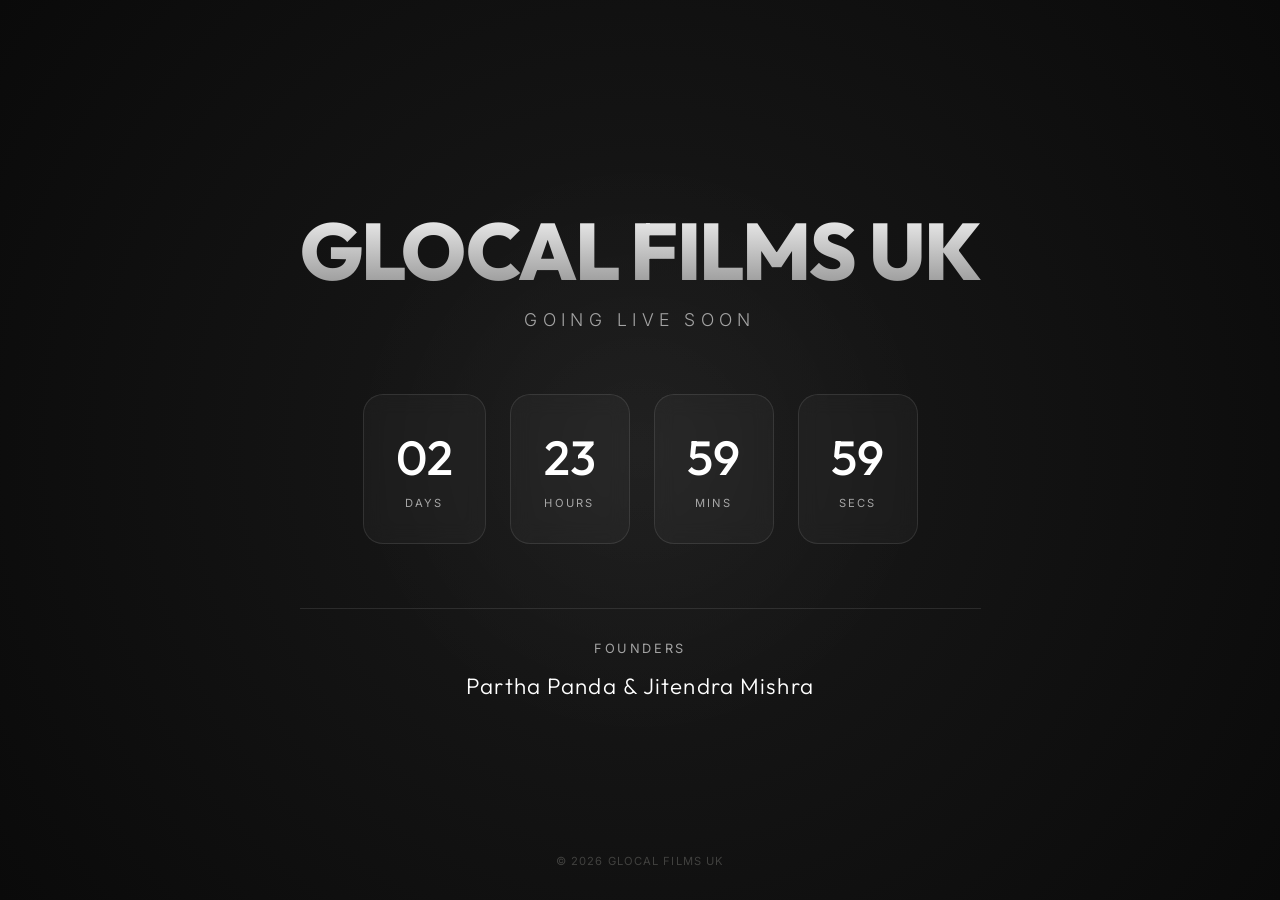
==== index.html @ 90965fa1 "Add landing page with 3-day countdown" ====
<!DOCTYPE html>
<html lang="en">
<head>
    <meta charset="UTF-8">
    <meta name="viewport" content="width=device-width, initial-scale=1.0">
    <title>Glocal Films UK | Coming Soon</title>
    <link rel="preconnect" href="https://fonts.googleapis.com">
    <link rel="preconnect" href="https://fonts.gstatic.com" crossorigin>
    <link href="https://fonts.googleapis.com/css2?family=Inter:wght@300;400;700&family=Outfit:wght@300;500;800&display=swap" rel="stylesheet">
    <style>
        :root {
            --bg-color: #0a0a0a;
            --text-primary: #ffffff;
            --text-secondary: rgba(255, 255, 255, 0.6);
            --accent: #f0f0f0;
            --glass-bg: rgba(255, 255, 255, 0.03);
            --glass-border: rgba(255, 255, 255, 0.1);
        }

        * {
            margin: 0;
            padding: 0;
            box-sizing: border-box;
        }

        body {
            background-color: var(--bg-color);
            color: var(--text-primary);
            font-family: 'Inter', sans-serif;
            height: 100vh;
            display: flex;
            flex-direction: column;
            justify-content: center;
            align-items: center;
            overflow: hidden;
            position: relative;
        }

        /* Ambient Background Background */
        .ambient-bg {
            position: absolute;
            top: 0;
            left: 0;
            width: 100%;
            height: 100%;
            z-index: -1;
            background: radial-gradient(circle at 50% 50%, #1a1a1a 0%, #0a0a0a 100%);
        }

        .glow {
            position: absolute;
            width: 600px;
            height: 600px;
            background: radial-gradient(circle, rgba(255,255,255,0.03) 0%, rgba(0,0,0,0) 70%);
            top: 50%;
            left: 50%;
            transform: translate(-50%, -50%);
            border-radius: 50%;
        }

        .container {
            text-align: center;
            z-index: 1;
            padding: 2rem;
            max-width: 800px;
        }

        h1 {
            font-family: 'Outfit', sans-serif;
            font-weight: 800;
            font-size: clamp(2.5rem, 8vw, 5rem);
            letter-spacing: -0.02em;
            margin-bottom: 0.5rem;
            background: linear-gradient(180deg, #fff 0%, #888 100%);
            -webkit-background-clip: text;
            -webkit-text-fill-color: transparent;
            text-transform: uppercase;
        }

        .tagline {
            font-size: 1.1rem;
            font-weight: 300;
            color: var(--text-secondary);
            margin-bottom: 4rem;
            letter-spacing: 0.3em;
            text-transform: uppercase;
        }

        .timer-container {
            display: flex;
            gap: 1.5rem;
            justify-content: center;
            margin-bottom: 4rem;
        }

        .timer-box {
            background: var(--glass-bg);
            border: 1px solid var(--glass-border);
            padding: 2rem;
            border-radius: 20px;
            min-width: 120px;
            backdrop-filter: blur(10px);
            transition: transform 0.3s ease, border-color 0.3s ease;
        }

        .timer-box:hover {
            transform: translateY(-5px);
            border-color: rgba(255, 255, 255, 0.2);
        }

        .timer-value {
            font-family: 'Outfit', sans-serif;
            font-size: 3rem;
            font-weight: 500;
            display: block;
            margin-bottom: 0.2rem;
        }

        .timer-label {
            font-size: 0.7rem;
            text-transform: uppercase;
            letter-spacing: 0.2em;
            color: var(--text-secondary);
        }

        .founders {
            margin-top: 2rem;
            border-top: 1px solid var(--glass-border);
            padding-top: 2rem;
        }

        .founders-title {
            font-size: 0.8rem;
            text-transform: uppercase;
            letter-spacing: 0.2em;
            color: var(--text-secondary);
            margin-bottom: 1rem;
        }

        .founders-names {
            font-family: 'Outfit', sans-serif;
            font-size: 1.4rem;
            font-weight: 300;
            letter-spacing: 0.05em;
        }

        .footer-note {
            position: absolute;
            bottom: 2rem;
            font-size: 0.7rem;
            color: rgba(255, 255, 244, 0.2);
            letter-spacing: 0.1em;
        }

        @media (max-width: 600px) {
            .timer-container {
                gap: 0.8rem;
            }
            .timer-box {
                min-width: 80px;
                padding: 1rem;
            }
            .timer-value {
                font-size: 1.8rem;
            }
        }
    </style>
</head>
<body>
    <div class="ambient-bg"></div>
    <div class="glow"></div>

    <div class="container">
        <h1>Glocal Films UK</h1>
        <p class="tagline">Going Live Soon</p>

        <div class="timer-container">
            <div class="timer-box">
                <span class="timer-value" id="days">00</span>
                <span class="timer-label">Days</span>
            </div>
            <div class="timer-box">
                <span class="timer-value" id="hours">00</span>
                <span class="timer-label">Hours</span>
            </div>
            <div class="timer-box">
                <span class="timer-value" id="minutes">00</span>
                <span class="timer-label">Mins</span>
            </div>
            <div class="timer-box">
                <span class="timer-value" id="seconds">00</span>
                <span class="timer-label">Secs</span>
            </div>
        </div>

        <div class="founders">
            <p class="founders-title">Founders</p>
            <p class="founders-names">Partha Panda & Jitendra Mishra</p>
        </div>
    </div>

    <p class="footer-note">&copy; 2026 GLOCAL FILMS UK</p>

    <script>
        // Set the countdown date to 3 days from now
        const countdownDate = new Date().getTime() + (3 * 24 * 60 * 60 * 1000);

        function updateTimer() {
            const now = new Date().getTime();
            const distance = countdownDate - now;

            const days = Math.floor(distance / (1000 * 60 * 60 * 24));
            const hours = Math.floor((distance % (1000 * 60 * 60 * 24)) / (1000 * 60 * 60));
            const minutes = Math.floor((distance % (1000 * 60 * 60)) / (1000 * 60));
            const seconds = Math.floor((distance % (1000 * 60)) / 1000);

            document.getElementById("days").innerText = days.toString().padStart(2, '0');
            document.getElementById("hours").innerText = hours.toString().padStart(2, '0');
            document.getElementById("minutes").innerText = minutes.toString().padStart(2, '0');
            document.getElementById("seconds").innerText = seconds.toString().padStart(2, '0');

            if (distance < 0) {
                clearInterval(timerInterval);
                document.querySelector(".container").innerHTML = "<h1>We Are Live</h1>";
            }
        }

        const timerInterval = setInterval(updateTimer, 1000);
        updateTimer(); // Initial call
    </script>
</body>
</html>
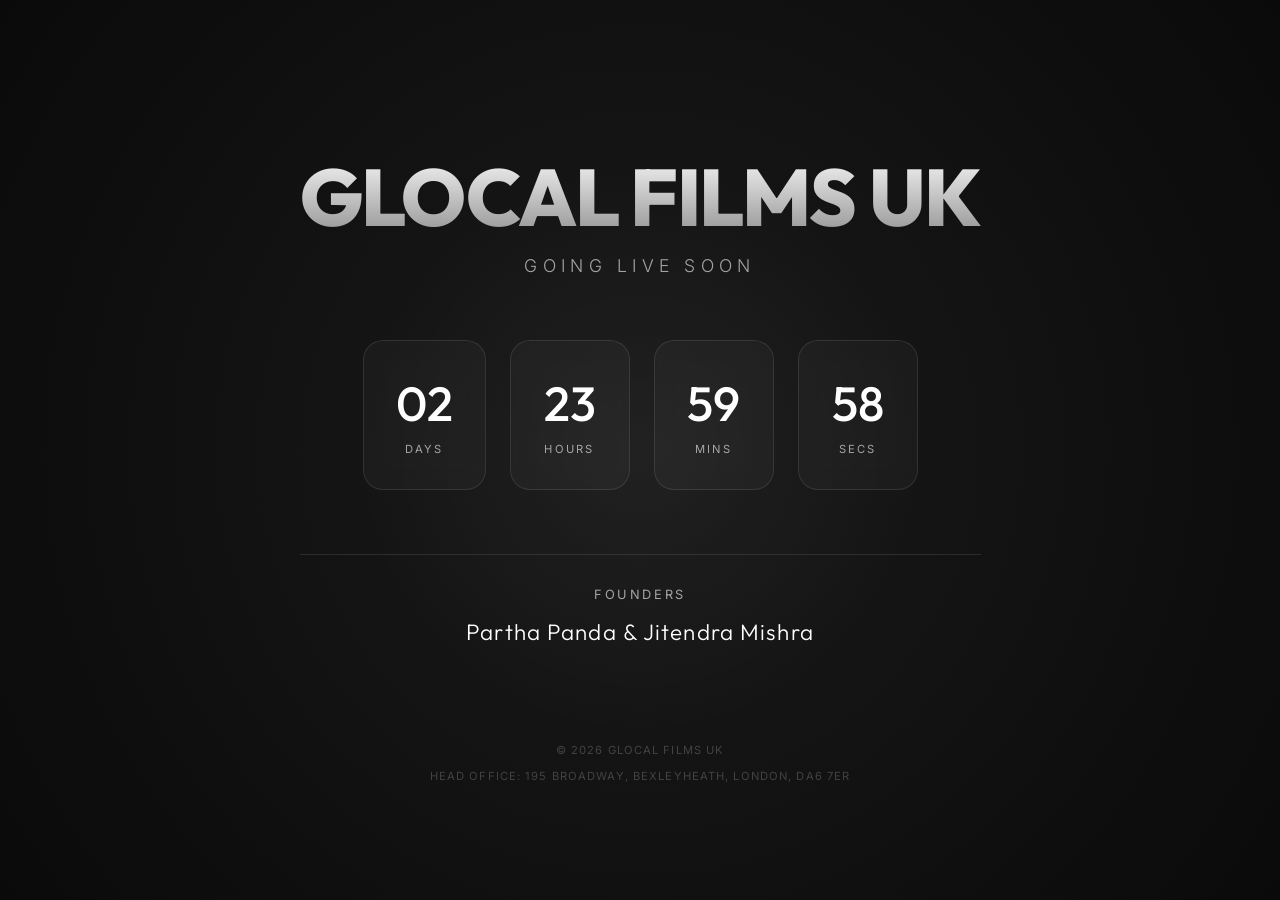
==== commit 790018e6: "Add head office address to footer" ====
--- a/index.html
+++ b/index.html
@@ -27,13 +27,14 @@
             background-color: var(--bg-color);
             color: var(--text-primary);
             font-family: 'Inter', sans-serif;
-            height: 100vh;
+            min-height: 100vh;
             display: flex;
             flex-direction: column;
             justify-content: center;
             align-items: center;
-            overflow: hidden;
+            overflow-x: hidden;
             position: relative;
+            padding: 2rem 0;
         }
 
         /* Ambient Background Background */
@@ -145,11 +146,18 @@
         }
 
         .footer-note {
-            position: absolute;
-            bottom: 2rem;
+            margin-top: 4rem;
+            text-align: center;
             font-size: 0.7rem;
-            color: rgba(255, 255, 244, 0.2);
+            color: rgba(255, 255, 255, 0.2);
             letter-spacing: 0.1em;
+            line-height: 1.6;
+        }
+
+        .address {
+            display: block;
+            margin-top: 0.5rem;
+            text-transform: uppercase;
         }
 
         @media (max-width: 600px) {
@@ -199,7 +207,10 @@
         </div>
     </div>
 
-    <p class="footer-note">&copy; 2026 GLOCAL FILMS UK</p>
+    <div class="footer-note">
+        <p>&copy; 2026 GLOCAL FILMS UK</p>
+        <p class="address">Head Office: 195 Broadway, Bexleyheath, London, DA6 7ER</p>
+    </div>
 
     <script>
         // Set the countdown date to 3 days from now
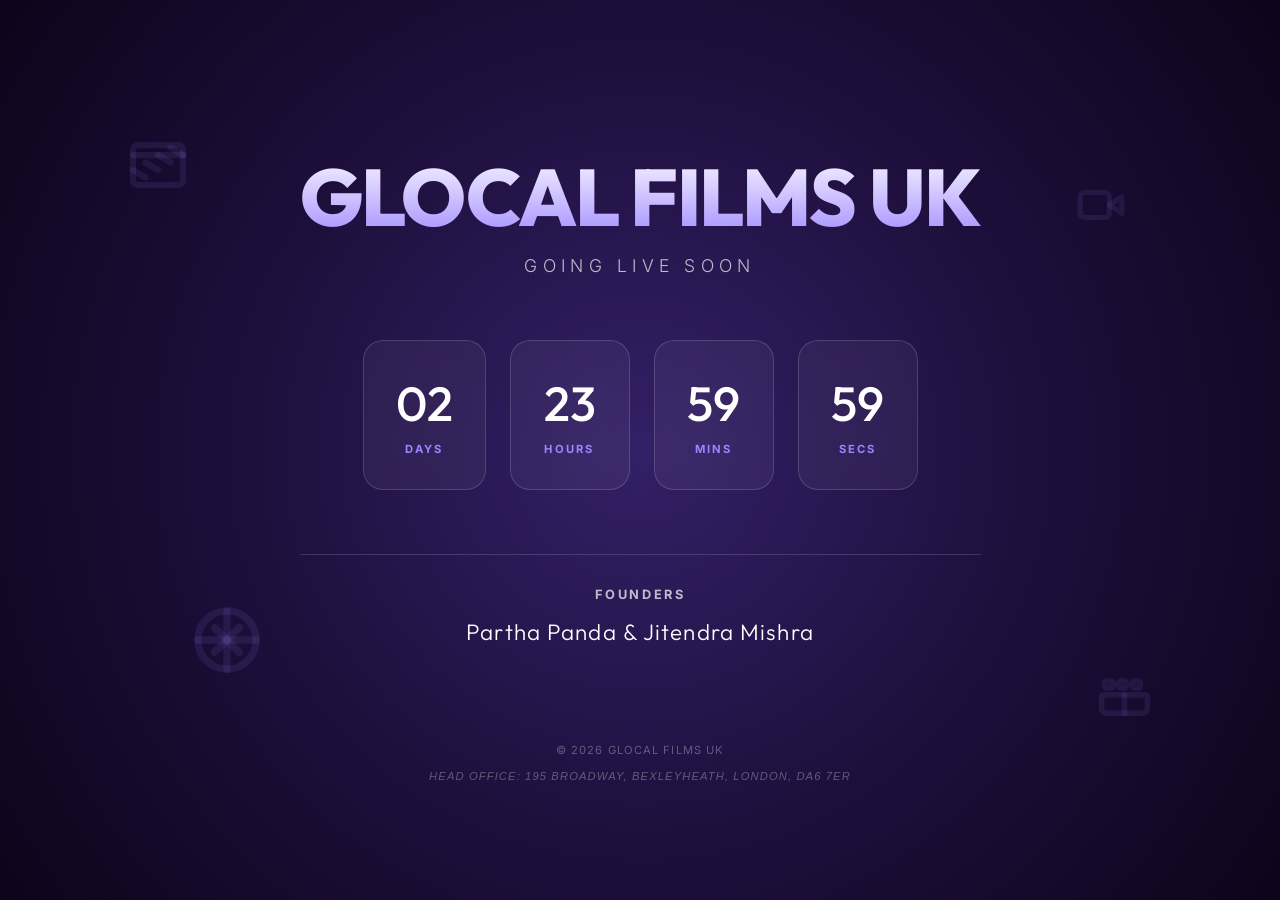
==== commit 67926232: "css-creation" ====
--- a/index.html
+++ b/index.html
@@ -3,186 +3,38 @@
 <head>
     <meta charset="UTF-8">
     <meta name="viewport" content="width=device-width, initial-scale=1.0">
-    <title>Glocal Films UK | Coming Soon</title>
+    <title>Glocal Films UK | Cinematic Excellence</title>
+    
+    <!-- Meta Tags -->
+    <meta name="description" content="Glocal Films UK - Cinematic storytellers bringing global quality to local stories. Founded by Partha Panda & Jitendra Mishra.">
+    
+    <!-- Fonts -->
     <link rel="preconnect" href="https://fonts.googleapis.com">
     <link rel="preconnect" href="https://fonts.gstatic.com" crossorigin>
     <link href="https://fonts.googleapis.com/css2?family=Inter:wght@300;400;700&family=Outfit:wght@300;500;800&display=swap" rel="stylesheet">
-    <style>
-        :root {
-            --bg-color: #0a0a0a;
-            --text-primary: #ffffff;
-            --text-secondary: rgba(255, 255, 255, 0.6);
-            --accent: #f0f0f0;
-            --glass-bg: rgba(255, 255, 255, 0.03);
-            --glass-border: rgba(255, 255, 255, 0.1);
-        }
-
-        * {
-            margin: 0;
-            padding: 0;
-            box-sizing: border-box;
-        }
-
-        body {
-            background-color: var(--bg-color);
-            color: var(--text-primary);
-            font-family: 'Inter', sans-serif;
-            min-height: 100vh;
-            display: flex;
-            flex-direction: column;
-            justify-content: center;
-            align-items: center;
-            overflow-x: hidden;
-            position: relative;
-            padding: 2rem 0;
-        }
-
-        /* Ambient Background Background */
-        .ambient-bg {
-            position: absolute;
-            top: 0;
-            left: 0;
-            width: 100%;
-            height: 100%;
-            z-index: -1;
-            background: radial-gradient(circle at 50% 50%, #1a1a1a 0%, #0a0a0a 100%);
-        }
-
-        .glow {
-            position: absolute;
-            width: 600px;
-            height: 600px;
-            background: radial-gradient(circle, rgba(255,255,255,0.03) 0%, rgba(0,0,0,0) 70%);
-            top: 50%;
-            left: 50%;
-            transform: translate(-50%, -50%);
-            border-radius: 50%;
-        }
-
-        .container {
-            text-align: center;
-            z-index: 1;
-            padding: 2rem;
-            max-width: 800px;
-        }
-
-        h1 {
-            font-family: 'Outfit', sans-serif;
-            font-weight: 800;
-            font-size: clamp(2.5rem, 8vw, 5rem);
-            letter-spacing: -0.02em;
-            margin-bottom: 0.5rem;
-            background: linear-gradient(180deg, #fff 0%, #888 100%);
-            -webkit-background-clip: text;
-            -webkit-text-fill-color: transparent;
-            text-transform: uppercase;
-        }
-
-        .tagline {
-            font-size: 1.1rem;
-            font-weight: 300;
-            color: var(--text-secondary);
-            margin-bottom: 4rem;
-            letter-spacing: 0.3em;
-            text-transform: uppercase;
-        }
-
-        .timer-container {
-            display: flex;
-            gap: 1.5rem;
-            justify-content: center;
-            margin-bottom: 4rem;
-        }
-
-        .timer-box {
-            background: var(--glass-bg);
-            border: 1px solid var(--glass-border);
-            padding: 2rem;
-            border-radius: 20px;
-            min-width: 120px;
-            backdrop-filter: blur(10px);
-            transition: transform 0.3s ease, border-color 0.3s ease;
-        }
-
-        .timer-box:hover {
-            transform: translateY(-5px);
-            border-color: rgba(255, 255, 255, 0.2);
-        }
-
-        .timer-value {
-            font-family: 'Outfit', sans-serif;
-            font-size: 3rem;
-            font-weight: 500;
-            display: block;
-            margin-bottom: 0.2rem;
-        }
-
-        .timer-label {
-            font-size: 0.7rem;
-            text-transform: uppercase;
-            letter-spacing: 0.2em;
-            color: var(--text-secondary);
-        }
-
-        .founders {
-            margin-top: 2rem;
-            border-top: 1px solid var(--glass-border);
-            padding-top: 2rem;
-        }
-
-        .founders-title {
-            font-size: 0.8rem;
-            text-transform: uppercase;
-            letter-spacing: 0.2em;
-            color: var(--text-secondary);
-            margin-bottom: 1rem;
-        }
-
-        .founders-names {
-            font-family: 'Outfit', sans-serif;
-            font-size: 1.4rem;
-            font-weight: 300;
-            letter-spacing: 0.05em;
-        }
-
-        .footer-note {
-            margin-top: 4rem;
-            text-align: center;
-            font-size: 0.7rem;
-            color: rgba(255, 255, 255, 0.2);
-            letter-spacing: 0.1em;
-            line-height: 1.6;
-        }
-
-        .address {
-            display: block;
-            margin-top: 0.5rem;
-            text-transform: uppercase;
-        }
-
-        @media (max-width: 600px) {
-            .timer-container {
-                gap: 0.8rem;
-            }
-            .timer-box {
-                min-width: 80px;
-                padding: 1rem;
-            }
-            .timer-value {
-                font-size: 1.8rem;
-            }
-        }
-    </style>
+    
+    <!-- Global Styles -->
+    <link rel="stylesheet" href="style.css">
 </head>
 <body>
-    <div class="ambient-bg"></div>
-    <div class="glow"></div>
+    <!-- Background Elements -->
+    <div class="ambient-glow"></div>
+    
+    <!-- Floating Movie Icons -->
+    <svg class="floating-icon icon-1" width="60" height="60" viewBox="0 0 24 24" fill="none" stroke="currentColor" stroke-linecap="round" stroke-linejoin="round"><rect x="2" y="4" width="20" height="16" rx="2"/><path d="m22 8-5-3"/><path d="m17 11-5-3"/><path d="m12 14-5-3"/><path d="m7 17-5-3"/><path d="M2 8h20"/></svg>
+    <svg class="floating-icon icon-2" width="50" height="50" viewBox="0 0 24 24" fill="none" stroke="currentColor" stroke-linecap="round" stroke-linejoin="round"><path d="m22 8-6 4 6 4V8Z"/><rect x="2" y="6" width="14" height="12" rx="2"/></svg>
+    <svg class="floating-icon icon-3" width="70" height="70" viewBox="0 0 24 24" fill="none" stroke="currentColor" stroke-linecap="round" stroke-linejoin="round"><circle cx="12" cy="12" r="10"/><path d="M12 2v20"/><path d="M2 12h20"/><path d="m16.24 7.76-8.48 8.48"/><path d="m16.24 16.24-8.48-8.48"/></svg>
+    <svg class="floating-icon icon-4" width="55" height="55" viewBox="0 0 24 24" fill="none" stroke="currentColor" stroke-linecap="round" stroke-linejoin="round"><path d="M18 10h-1.55a1 1 0 0 1-1-1V8a1 1 0 0 1 1-1H18a1 1 0 0 1 1 1v1a1 1 0 0 1-1 1Z"/><path d="M12 10h-1.55a1 1 0 0 1-1-1V8a1 1 0 0 1 1-1H12a1 1 0 0 1 1 1v1a1 1 0 0 1-1 1Z"/><path d="M6 10H4.45a1 1 0 0 1-1-1V8a1 1 0 0 1 1-1H6a1 1 0 0 1 1 1v1a1 1 0 0 1-1 1Z"/><path d="M3 13h18c.5 0 1 .5 1 1v5c0 1-1 2-2 2H4c-1 0-2-1-2-2v-5c0-.5.5-1 1-1Z"/><path d="M12 13v8"/></svg>
 
-    <div class="container">
-        <h1>Glocal Films UK</h1>
-        <p class="tagline">Going Live Soon</p>
+    <!-- Main Content Container -->
+    <main class="container">
+        <header>
+            <h1>Glocal Films UK</h1>
+            <p class="tagline">Going Live Soon</p>
+        </header>
 
-        <div class="timer-container">
+        <!-- Countdown Component -->
+        <section class="timer-container">
             <div class="timer-box">
                 <span class="timer-value" id="days">00</span>
                 <span class="timer-label">Days</span>
@@ -199,36 +51,38 @@
                 <span class="timer-value" id="seconds">00</span>
                 <span class="timer-label">Secs</span>
             </div>
-        </div>
+        </section>
 
-        <div class="founders">
-            <p class="founders-title">Founders</p>
+        <!-- Dynamic Content Area -->
+        <section class="section-divider">
+            <h2 class="founders-title">Founders</h2>
             <p class="founders-names">Partha Panda & Jitendra Mishra</p>
-        </div>
-    </div>
+        </section>
+    </main>
 
-    <div class="footer-note">
+    <!-- Global Footer -->
+    <footer class="footer">
         <p>&copy; 2026 GLOCAL FILMS UK</p>
-        <p class="address">Head Office: 195 Broadway, Bexleyheath, London, DA6 7ER</p>
-    </div>
+        <address class="address">Head Office: 195 Broadway, Bexleyheath, London, DA6 7ER</address>
+    </footer>
 
+    <!-- Scripts -->
     <script>
-        // Set the countdown date to 3 days from now
         const countdownDate = new Date().getTime() + (3 * 24 * 60 * 60 * 1000);
 
         function updateTimer() {
             const now = new Date().getTime();
             const distance = countdownDate - now;
 
-            const days = Math.floor(distance / (1000 * 60 * 60 * 24));
-            const hours = Math.floor((distance % (1000 * 60 * 60 * 24)) / (1000 * 60 * 60));
-            const minutes = Math.floor((distance % (1000 * 60 * 60)) / (1000 * 60));
-            const seconds = Math.floor((distance % (1000 * 60)) / 1000);
+            const d = Math.floor(distance / (1000 * 60 * 60 * 24));
+            const h = Math.floor((distance % (1000 * 60 * 60 * 24)) / (1000 * 60 * 60));
+            const m = Math.floor((distance % (1000 * 60 * 60)) / (1000 * 60));
+            const s = Math.floor((distance % (1000 * 60)) / 1000);
 
-            document.getElementById("days").innerText = days.toString().padStart(2, '0');
-            document.getElementById("hours").innerText = hours.toString().padStart(2, '0');
-            document.getElementById("minutes").innerText = minutes.toString().padStart(2, '0');
-            document.getElementById("seconds").innerText = seconds.toString().padStart(2, '0');
+            document.getElementById("days").innerText = d.toString().padStart(2, '0');
+            document.getElementById("hours").innerText = h.toString().padStart(2, '0');
+            document.getElementById("minutes").innerText = m.toString().padStart(2, '0');
+            document.getElementById("seconds").innerText = s.toString().padStart(2, '0');
 
             if (distance < 0) {
                 clearInterval(timerInterval);
@@ -237,7 +91,7 @@
         }
 
         const timerInterval = setInterval(updateTimer, 1000);
-        updateTimer(); // Initial call
+        updateTimer();
     </script>
 </body>
 </html>
--- a/style.css
+++ b/style.css
@@ -0,0 +1,191 @@
+:root {
+    --bg-color: #1a0b36; /* Royal Purple-Blue Dark Base */
+    --bg-gradient: radial-gradient(circle at 50% 50%, #2e1a5e 0%, #0d041a 100%);
+    --text-primary: #ffffff;
+    --text-secondary: rgba(255, 255, 255, 0.7);
+    --accent: #9d85ff; /* Royal Lavender Accent */
+    --glass-bg: rgba(255, 255, 255, 0.05);
+    --glass-border: rgba(255, 255, 255, 0.15);
+    --transition-smooth: all 0.3s cubic-bezier(0.4, 0, 0.2, 1);
+}
+
+* {
+    margin: 0;
+    padding: 0;
+    box-sizing: border-box;
+}
+
+body {
+    background-color: var(--bg-color);
+    background: var(--bg-gradient);
+    color: var(--text-primary);
+    font-family: 'Inter', sans-serif;
+    min-height: 100vh;
+    display: flex;
+    flex-direction: column;
+    justify-content: center;
+    align-items: center;
+    overflow-x: hidden;
+    position: relative;
+    padding: 2rem 0;
+}
+
+/* --- Global Background Elements --- */
+.ambient-glow {
+    position: absolute;
+    width: 800px;
+    height: 800px;
+    background: radial-gradient(circle, rgba(157, 133, 255, 0.05) 0%, rgba(0,0,0,0) 70%);
+    top: 50%;
+    left: 50%;
+    transform: translate(-50%, -50%);
+    border-radius: 50%;
+    pointer-events: none;
+    z-index: -1;
+}
+
+.floating-icon {
+    position: absolute;
+    z-index: 0;
+    color: rgba(157, 133, 255, 0.1);
+    pointer-events: none;
+    stroke-width: 2.5;
+}
+
+@keyframes float {
+    0% { transform: translateY(0px) rotate(0deg); }
+    50% { transform: translateY(-20px) rotate(5deg); }
+    100% { transform: translateY(0px) rotate(0deg); }
+}
+
+.icon-1 { top: 15%; left: 10%; animation: float 6s ease-in-out infinite; }
+.icon-2 { top: 20%; right: 12%; animation: float 8s ease-in-out infinite reverse; }
+.icon-3 { bottom: 25%; left: 15%; animation: float 7s ease-in-out infinite 1s; }
+.icon-4 { bottom: 20%; right: 10%; animation: float 9s ease-in-out infinite 0.5s; }
+
+/* --- Layout Components --- */
+.container {
+    text-align: center;
+    z-index: 1;
+    padding: 2rem;
+    max-width: 800px;
+}
+
+h1 {
+    font-family: 'Outfit', sans-serif;
+    font-weight: 800;
+    font-size: clamp(2.5rem, 8vw, 5rem);
+    letter-spacing: -0.02em;
+    margin-bottom: 0.5rem;
+    background: linear-gradient(180deg, #fff 0%, var(--accent) 100%);
+    -webkit-background-clip: text;
+    background-clip: text;
+    -webkit-text-fill-color: transparent;
+    text-transform: uppercase;
+}
+
+.tagline {
+    font-size: 1.1rem;
+    font-weight: 300;
+    color: var(--text-secondary);
+    margin-bottom: 4rem;
+    letter-spacing: 0.3em;
+    text-transform: uppercase;
+}
+
+/* --- Timer Component --- */
+.timer-container {
+    display: flex;
+    gap: 1.5rem;
+    justify-content: center;
+    margin-bottom: 4rem;
+}
+
+.timer-box {
+    background: var(--glass-bg);
+    border: 1px solid var(--glass-border);
+    padding: 2rem;
+    border-radius: 20px;
+    min-width: 120px;
+    backdrop-filter: blur(10px);
+    transition: var(--transition-smooth);
+}
+
+.timer-box:hover {
+    transform: translateY(-5px);
+    border-color: var(--accent);
+    box-shadow: 0 10px 30px rgba(0,0,0,0.3);
+}
+
+.timer-value {
+    font-family: 'Outfit', sans-serif;
+    font-size: 3rem;
+    font-weight: 500;
+    display: block;
+    margin-bottom: 0.2rem;
+    color: #fff;
+}
+
+.timer-label {
+    font-size: 0.7rem;
+    text-transform: uppercase;
+    letter-spacing: 0.2em;
+    color: var(--accent);
+    font-weight: 700;
+}
+
+/* --- Content Sections --- */
+.section-divider {
+    margin-top: 2rem;
+    border-top: 1px solid var(--glass-border);
+    padding-top: 2rem;
+    width: 100%;
+}
+
+.founders-title {
+    font-size: 0.8rem;
+    text-transform: uppercase;
+    letter-spacing: 0.2em;
+    color: var(--text-secondary);
+    margin-bottom: 1rem;
+}
+
+.founders-names {
+    font-family: 'Outfit', sans-serif;
+    font-size: 1.4rem;
+    font-weight: 300;
+    letter-spacing: 0.05em;
+}
+
+/* --- Footer --- */
+.footer {
+    margin-top: 4rem;
+    text-align: center;
+    font-size: 0.7rem;
+    color: rgba(255, 255, 255, 0.3);
+    letter-spacing: 0.1em;
+    line-height: 1.6;
+    z-index: 1;
+}
+
+.address {
+    display: block;
+    margin-top: 0.5rem;
+    text-transform: uppercase;
+}
+
+/* --- Responsive --- */
+@media (max-width: 600px) {
+    .timer-container {
+        gap: 0.8rem;
+        flex-wrap: wrap;
+    }
+    .timer-box {
+        min-width: 80px;
+        padding: 1.2rem;
+    }
+    .timer-value {
+        font-size: 1.8rem;
+    }
+    .floating-icon { display: none; }
+}
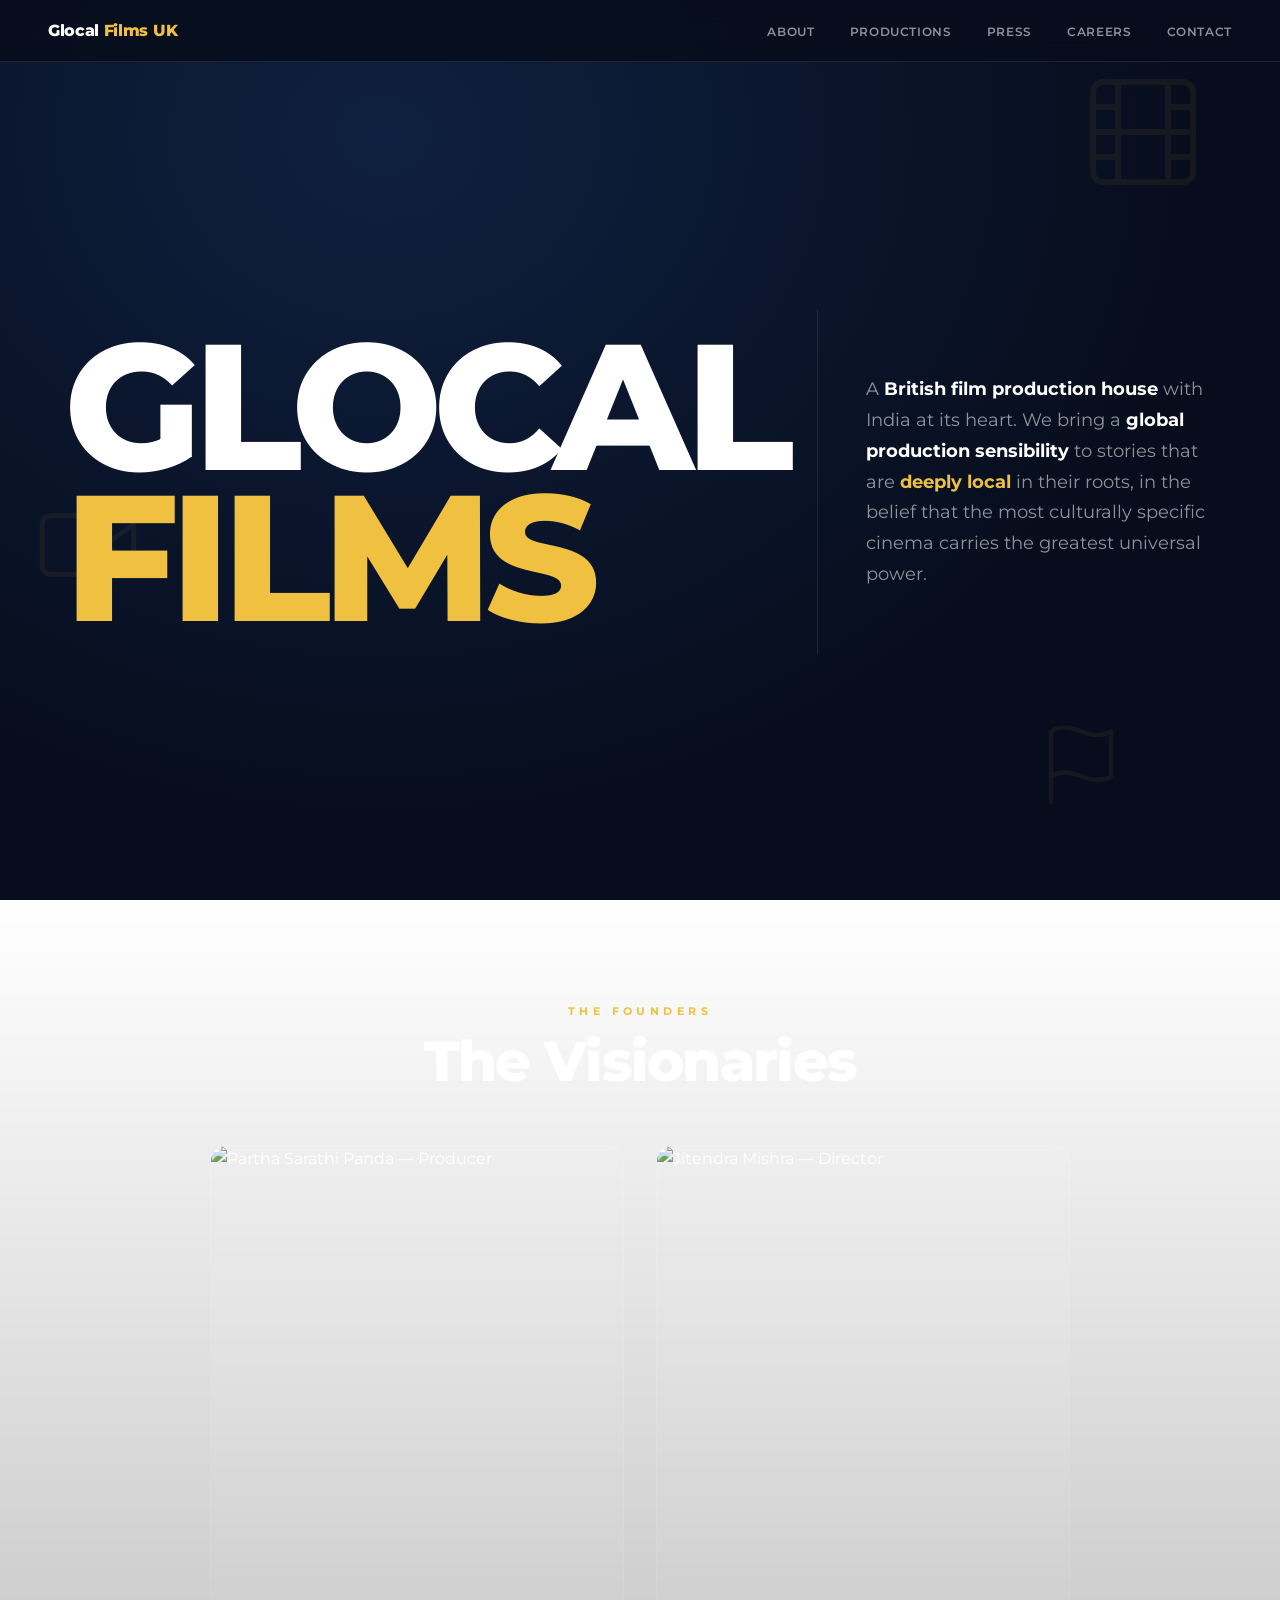
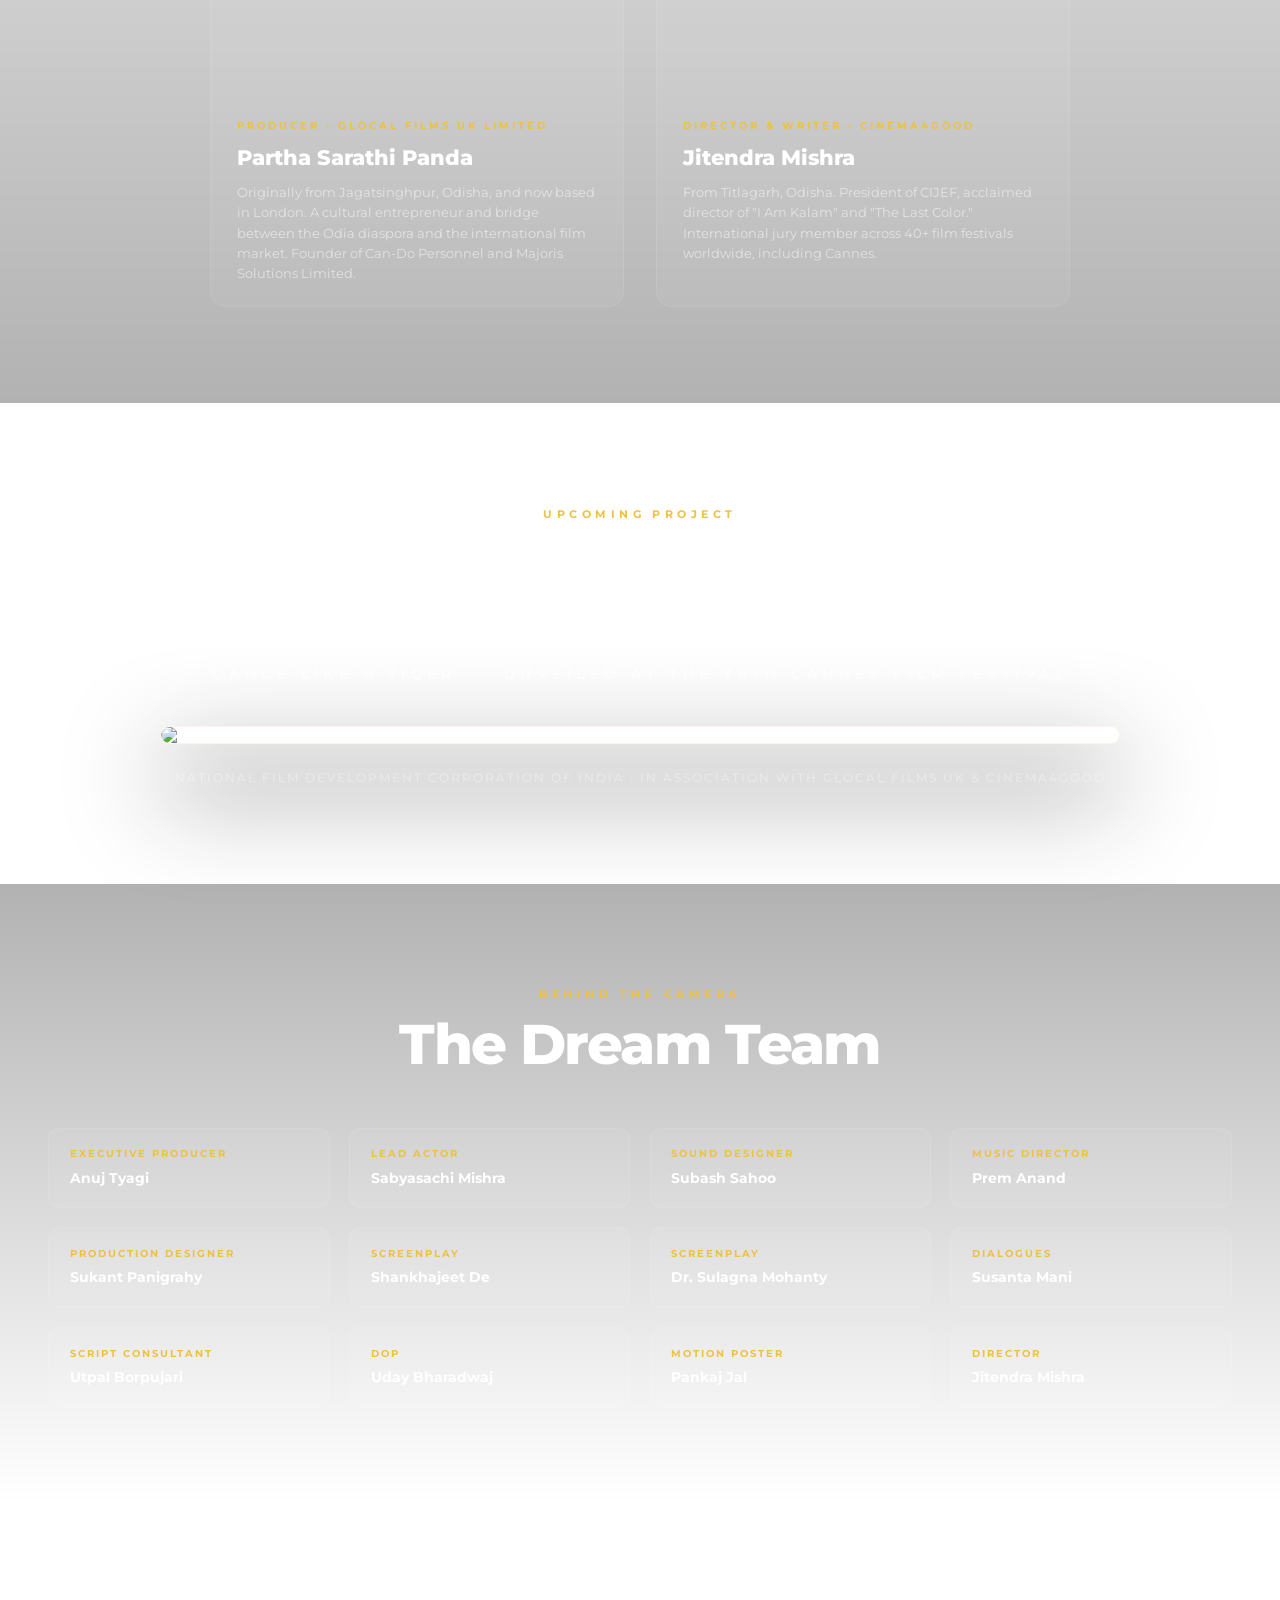
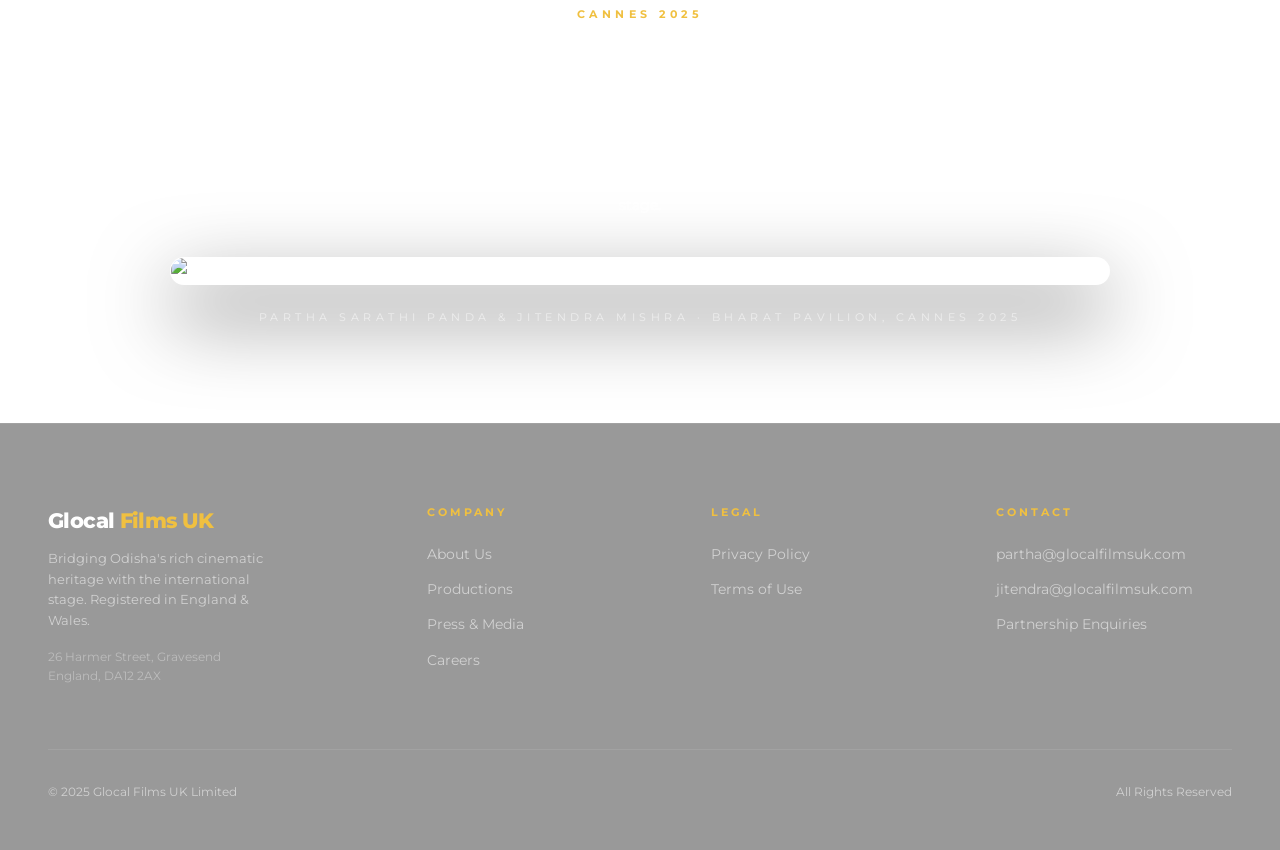
==== commit 1648c1f3: "Full site redesign: deep blue-black theme, split hero, 6 content pages, responsive layout" ====
--- a/index.html
+++ b/index.html
@@ -3,95 +3,255 @@
 <head>
     <meta charset="UTF-8">
     <meta name="viewport" content="width=device-width, initial-scale=1.0">
-    <title>Glocal Films UK | Cinematic Excellence</title>
-    
-    <!-- Meta Tags -->
-    <meta name="description" content="Glocal Films UK - Cinematic storytellers bringing global quality to local stories. Founded by Partha Panda & Jitendra Mishra.">
-    
-    <!-- Fonts -->
+    <title>Glocal Films UK | Bridging Regional Cinema to the World</title>
+    <meta name="description" content="Glocal Films UK is a British film production company bringing regional Indian narratives to global audiences through international production standards.">
     <link rel="preconnect" href="https://fonts.googleapis.com">
     <link rel="preconnect" href="https://fonts.gstatic.com" crossorigin>
-    <link href="https://fonts.googleapis.com/css2?family=Inter:wght@300;400;700&family=Outfit:wght@300;500;800&display=swap" rel="stylesheet">
-    
-    <!-- Global Styles -->
+    <link href="https://fonts.googleapis.com/css2?family=Montserrat:wght@300;400;600;700;800&display=swap" rel="stylesheet">
     <link rel="stylesheet" href="style.css">
 </head>
 <body>
-    <!-- Background Elements -->
-    <div class="ambient-glow"></div>
-    
-    <!-- Floating Movie Icons -->
-    <svg class="floating-icon icon-1" width="60" height="60" viewBox="0 0 24 24" fill="none" stroke="currentColor" stroke-linecap="round" stroke-linejoin="round"><rect x="2" y="4" width="20" height="16" rx="2"/><path d="m22 8-5-3"/><path d="m17 11-5-3"/><path d="m12 14-5-3"/><path d="m7 17-5-3"/><path d="M2 8h20"/></svg>
-    <svg class="floating-icon icon-2" width="50" height="50" viewBox="0 0 24 24" fill="none" stroke="currentColor" stroke-linecap="round" stroke-linejoin="round"><path d="m22 8-6 4 6 4V8Z"/><rect x="2" y="6" width="14" height="12" rx="2"/></svg>
-    <svg class="floating-icon icon-3" width="70" height="70" viewBox="0 0 24 24" fill="none" stroke="currentColor" stroke-linecap="round" stroke-linejoin="round"><circle cx="12" cy="12" r="10"/><path d="M12 2v20"/><path d="M2 12h20"/><path d="m16.24 7.76-8.48 8.48"/><path d="m16.24 16.24-8.48-8.48"/></svg>
-    <svg class="floating-icon icon-4" width="55" height="55" viewBox="0 0 24 24" fill="none" stroke="currentColor" stroke-linecap="round" stroke-linejoin="round"><path d="M18 10h-1.55a1 1 0 0 1-1-1V8a1 1 0 0 1 1-1H18a1 1 0 0 1 1 1v1a1 1 0 0 1-1 1Z"/><path d="M12 10h-1.55a1 1 0 0 1-1-1V8a1 1 0 0 1 1-1H12a1 1 0 0 1 1 1v1a1 1 0 0 1-1 1Z"/><path d="M6 10H4.45a1 1 0 0 1-1-1V8a1 1 0 0 1 1-1H6a1 1 0 0 1 1 1v1a1 1 0 0 1-1 1Z"/><path d="M3 13h18c.5 0 1 .5 1 1v5c0 1-1 2-2 2H4c-1 0-2-1-2-2v-5c0-.5.5-1 1-1Z"/><path d="M12 13v8"/></svg>
-
-    <!-- Main Content Container -->
-    <main class="container">
-        <header>
-            <h1>Glocal Films UK</h1>
-            <p class="tagline">Going Live Soon</p>
-        </header>
-
-        <!-- Countdown Component -->
-        <section class="timer-container">
-            <div class="timer-box">
-                <span class="timer-value" id="days">00</span>
-                <span class="timer-label">Days</span>
-            </div>
-            <div class="timer-box">
-                <span class="timer-value" id="hours">00</span>
-                <span class="timer-label">Hours</span>
-            </div>
-            <div class="timer-box">
-                <span class="timer-value" id="minutes">00</span>
-                <span class="timer-label">Mins</span>
-            </div>
-            <div class="timer-box">
-                <span class="timer-value" id="seconds">00</span>
-                <span class="timer-label">Secs</span>
-            </div>
-        </section>
-
-        <!-- Dynamic Content Area -->
-        <section class="section-divider">
-            <h2 class="founders-title">Founders</h2>
-            <p class="founders-names">Partha Panda & Jitendra Mishra</p>
-        </section>
-    </main>
-
-    <!-- Global Footer -->
-    <footer class="footer">
-        <p>&copy; 2026 GLOCAL FILMS UK</p>
-        <address class="address">Head Office: 195 Broadway, Bexleyheath, London, DA6 7ER</address>
+
+    <nav class="site-nav">
+        <div class="wrap nav-inner">
+            <a href="index.html" class="nav-logo">Glocal <span>Films UK</span></a>
+            <ul class="nav-links">
+                <li><a href="about.html">About</a></li>
+                <li><a href="productions.html">Productions</a></li>
+                <li><a href="press.html">Press</a></li>
+                <li><a href="careers.html">Careers</a></li>
+                <li><a href="contact.html">Contact</a></li>
+            </ul>
+        </div>
+    </nav>
+
+    <!-- Floating Background Film Icons -->
+    <svg class="bg-icon bg-icon-1" width="120" height="120" viewBox="0 0 24 24" fill="none" stroke="currentColor" stroke-width="1.2" stroke-linecap="round" stroke-linejoin="round">
+        <rect x="2" y="2" width="20" height="20" rx="2"/><line x1="7" y1="2" x2="7" y2="22"/><line x1="17" y1="2" x2="17" y2="22"/><line x1="2" y1="12" x2="22" y2="12"/><line x1="2" y1="7" x2="7" y2="7"/><line x1="2" y1="17" x2="7" y2="17"/><line x1="17" y1="17" x2="22" y2="17"/><line x1="17" y1="7" x2="22" y2="7"/>
+    </svg>
+    <svg class="bg-icon bg-icon-2" width="100" height="100" viewBox="0 0 24 24" fill="none" stroke="currentColor" stroke-width="1.2" stroke-linecap="round" stroke-linejoin="round">
+        <polygon points="23 7 16 12 23 17 23 7"/><rect x="1" y="5" width="15" height="14" rx="2"/>
+    </svg>
+    <svg class="bg-icon bg-icon-3" width="90" height="90" viewBox="0 0 24 24" fill="none" stroke="currentColor" stroke-width="1.2" stroke-linecap="round" stroke-linejoin="round">
+        <path d="M4 15s1-1 4-1 5 2 8 2 4-1 4-1V3s-1 1-4 1-5-2-8-2-4 1-4 1z"/><line x1="4" y1="22" x2="4" y2="15"/>
+    </svg>
+
+    <!-- ============================
+         SECTION 1: HERO
+         ============================ -->
+    <section id="hero">
+        <div class="hero-inner">
+
+            <!-- Left: Giant brand name -->
+            <div class="hero-left">
+                <h1>Glocal<br><span class="films-uk">Films</span></h1>
+            </div>
+
+            <!-- Right: Description -->
+            <div class="hero-right">
+                    <p class="hero-desc">A <strong>British film production house</strong> with India at its heart. We bring a <strong>global production sensibility</strong> to stories that are <span style="color:var(--gold);font-weight:700;">deeply local</span> in their roots, in the belief that the most culturally specific cinema carries the greatest universal power.</p>
+
+            </div>
+
+        </div>
+    </section>
+
+    <hr class="divider">
+
+    <!-- ============================
+         SECTION 2: THE VISIONARIES
+         ============================ -->
+    <section id="visionaries">
+        <div class="wrap">
+            <div class="section-header">
+                <span class="eyebrow">The Founders</span>
+                <h2>The Visionaries</h2>
+            </div>
+
+            <div class="visionary-grid">
+                <!-- Partha Panda -->
+                <div class="vis-card">
+                    <img src="https://images.forbesindia.com/blog/wp-content/uploads/media/images/2025/May/img_245631_1200x900image1pr.jpg" alt="Partha Sarathi Panda — Producer" class="vis-img">
+                    <div class="vis-info">
+                        <span class="vis-role">Producer · Glocal Films UK Limited</span>
+                        <h3>Partha Sarathi Panda</h3>
+                        <p>Originally from Jagatsinghpur, Odisha, and now based in London. A cultural entrepreneur and bridge between the Odia diaspora and the international film market. Founder of Can-Do Personnel and Majoris Solutions Limited.</p>
+                    </div>
+                </div>
+
+                <!-- Jitendra Mishra -->
+                <div class="vis-card">
+                    <img src="https://pbs.twimg.com/media/GNrkYUQWgAAHasI.jpg" alt="Jitendra Mishra — Director" class="vis-img">
+                    <div class="vis-info">
+                        <span class="vis-role">Director & Writer · Cinema4Good</span>
+                        <h3>Jitendra Mishra</h3>
+                        <p>From Titlagarh, Odisha. President of CIJEF, acclaimed director of "I Am Kalam" and "The Last Color." International jury member across 40+ film festivals worldwide, including Cannes.</p>
+                    </div>
+                </div>
+            </div>
+        </div>
+    </section>
+
+    <hr class="divider">
+
+    <!-- ============================
+         SECTION 3: CURRENT PROJECT
+         ============================ -->
+    <section id="project">
+        <div class="wrap">
+            <div class="project-inner">
+                <div class="section-header">
+                    <span class="eyebrow">Upcoming Project</span>
+                    <h2>Baghuni</h2>
+                </div>
+                <p class="tagline">Dance Like a Tiger &nbsp;·&nbsp; Unveiled at the 78th Cannes Film Festival</p>
+                <div class="poster-wrap">
+                    <img src="https://www.odiasamaj.org/assets/img/2025/05/19/682b038488108.png" alt="Baghuni — Dance Like a Tiger · Official Cannes Poster">
+                </div>
+                <p style="font-size:0.75rem;color:rgba(255,255,255,0.4);margin-top:1.5rem;letter-spacing:2px;">NATIONAL FILM DEVELOPMENT CORPORATION OF INDIA · IN ASSOCIATION WITH GLOCAL FILMS UK & CINEMA4GOOD</p>
+            </div>
+        </div>
+    </section>
+
+    <hr class="divider">
+
+    <!-- ============================
+         SECTION 4: DREAM TEAM
+         ============================ -->
+    <section id="team">
+        <div class="wrap">
+            <div class="section-header">
+                <span class="eyebrow">Behind the Camera</span>
+                <h2>The Dream Team</h2>
+            </div>
+
+            <div class="team-grid">
+                <div class="team-card">
+                    <span class="team-role">Executive Producer</span>
+                    <p class="team-name">Anuj Tyagi</p>
+                </div>
+                <div class="team-card">
+                    <span class="team-role">Lead Actor</span>
+                    <p class="team-name">Sabyasachi Mishra</p>
+                </div>
+                <div class="team-card">
+                    <span class="team-role">Sound Designer</span>
+                    <p class="team-name">Subash Sahoo</p>
+                </div>
+                <div class="team-card">
+                    <span class="team-role">Music Director</span>
+                    <p class="team-name">Prem Anand</p>
+                </div>
+                <div class="team-card">
+                    <span class="team-role">Production Designer</span>
+                    <p class="team-name">Sukant Panigrahy</p>
+                </div>
+                <div class="team-card">
+                    <span class="team-role">Screenplay</span>
+                    <p class="team-name">Shankhajeet De</p>
+                </div>
+                <div class="team-card">
+                    <span class="team-role">Screenplay</span>
+                    <p class="team-name">Dr. Sulagna Mohanty</p>
+                </div>
+                <div class="team-card">
+                    <span class="team-role">Dialogues</span>
+                    <p class="team-name">Susanta Mani</p>
+                </div>
+                <div class="team-card">
+                    <span class="team-role">Script Consultant</span>
+                    <p class="team-name">Utpal Borpujari</p>
+                </div>
+                <div class="team-card">
+                    <span class="team-role">DOP</span>
+                    <p class="team-name">Uday Bharadwaj</p>
+                </div>
+                <div class="team-card">
+                    <span class="team-role">Motion Poster</span>
+                    <p class="team-name">Pankaj Jal</p>
+                </div>
+                <div class="team-card">
+                    <span class="team-role">Director</span>
+                    <p class="team-name">Jitendra Mishra</p>
+                </div>
+            </div>
+        </div>
+    </section>
+
+    <hr class="divider">
+
+    <!-- ============================
+         SECTION 5: BHARAT PAVILION
+         ============================ -->
+    <section id="pavilion">
+        <div class="wrap">
+            <div class="section-header">
+                <span class="eyebrow">Cannes 2025</span>
+                <h2>Bharat Pavilion Launch</h2>
+            </div>
+            <p style="text-align:center;color:rgba(255,255,255,0.5);font-size:0.9rem;max-width:560px;margin:0 auto;">
+                The official unveiling of <em>Baghuni – Dance Like a Tiger</em> at the Bharat Pavilion, 78th Cannes Film Festival. A historic moment for Odia cinema on the world stage.
+            </p>
+            <img src="https://aniportalimages.s3.amazonaws.com/media/details/ANI-20250521050814.png" alt="Bharat Pavilion Launch — Cannes 2025" class="pavilion-img">
+            <p class="pavilion-caption">Partha Sarathi Panda &amp; Jitendra Mishra · Bharat Pavilion, Cannes 2025</p>
+        </div>
+    </section>
+
+    <!-- ============================
+         FOOTER
+         ============================ -->
+    <footer id="footer">
+        <div class="wrap">
+            <div class="footer-inner">
+                <div class="footer-brand">
+                    <h3>Glocal <span>Films UK</span></h3>
+                    <p>Bridging Odisha's rich cinematic heritage with the international stage. Registered in England & Wales.</p>
+                    <p style="margin-top:1rem;font-size:0.75rem;color:rgba(255,255,255,0.35);">26 Harmer Street, Gravesend<br>England, DA12 2AX</p>
+                </div>
+                <div class="footer-col">
+                    <h4>Company</h4>
+                    <ul>
+                        <li><a href="about.html">About Us</a></li>
+                        <li><a href="productions.html">Productions</a></li>
+                        <li><a href="press.html">Press & Media</a></li>
+                        <li><a href="careers.html">Careers</a></li>
+                    </ul>
+                </div>
+                <div class="footer-col">
+                    <h4>Legal</h4>
+                    <ul>
+                        <li><a href="privacy.html">Privacy Policy</a></li>
+                        <li><a href="terms.html">Terms of Use</a></li>
+                    </ul>
+                </div>
+                <div class="footer-col">
+                    <h4>Contact</h4>
+                    <ul>
+                        <li><a href="mailto:partha@glocalfilmsuk.com">partha@glocalfilmsuk.com</a></li>
+                        <li><a href="mailto:jitendra@glocalfilmsuk.com">jitendra@glocalfilmsuk.com</a></li>
+                        <li><a href="contact.html">Partnership Enquiries</a></li>
+                    </ul>
+                </div>
+            </div>
+            <div class="footer-bottom">
+                <span>&copy; 2025 Glocal Films UK Limited</span>
+                <span>All Rights Reserved</span>
+            </div>
+        </div>
     </footer>
 
-    <!-- Scripts -->
     <script>
-        const countdownDate = new Date().getTime() + (3 * 24 * 60 * 60 * 1000);
-
-        function updateTimer() {
-            const now = new Date().getTime();
-            const distance = countdownDate - now;
-
-            const d = Math.floor(distance / (1000 * 60 * 60 * 24));
-            const h = Math.floor((distance % (1000 * 60 * 60 * 24)) / (1000 * 60 * 60));
-            const m = Math.floor((distance % (1000 * 60 * 60)) / (1000 * 60));
-            const s = Math.floor((distance % (1000 * 60)) / 1000);
-
-            document.getElementById("days").innerText = d.toString().padStart(2, '0');
-            document.getElementById("hours").innerText = h.toString().padStart(2, '0');
-            document.getElementById("minutes").innerText = m.toString().padStart(2, '0');
-            document.getElementById("seconds").innerText = s.toString().padStart(2, '0');
-
-            if (distance < 0) {
-                clearInterval(timerInterval);
-                document.querySelector(".container").innerHTML = "<h1>We Are Live</h1>";
-            }
-        }
-
-        const timerInterval = setInterval(updateTimer, 1000);
-        updateTimer();
+        // Auto-scroll tracker to show Day 4 at bottom
+        const ts = document.getElementById('trackerScroll');
+        if (ts) ts.scrollTop = ts.scrollHeight;
+
+        // Scroll-reveal for poster
+        const poster = document.querySelector('#project');
+        const obs = new IntersectionObserver(entries => {
+            entries.forEach(e => { if (e.isIntersecting) e.target.classList.add('visible'); });
+        }, { threshold: 0.15 });
+        if (poster) obs.observe(poster);
     </script>
+
 </body>
 </html>
--- a/style.css
+++ b/style.css
@@ -1,191 +1,738 @@
+/* =============================================
+   GLOCAL FILMS UK — GLOBAL DESIGN SYSTEM
+   RESKIN HERE: change only this :root block
+   to update every page on the entire site.
+   Deep Blue-Black × Cannes Gold × White
+   ============================================= */
+
 :root {
-    --bg-color: #1a0b36; /* Royal Purple-Blue Dark Base */
-    --bg-gradient: radial-gradient(circle at 50% 50%, #2e1a5e 0%, #0d041a 100%);
-    --text-primary: #ffffff;
-    --text-secondary: rgba(255, 255, 255, 0.7);
-    --accent: #9d85ff; /* Royal Lavender Accent */
-    --glass-bg: rgba(255, 255, 255, 0.05);
-    --glass-border: rgba(255, 255, 255, 0.15);
-    --transition-smooth: all 0.3s cubic-bezier(0.4, 0, 0.2, 1);
-}
-
-* {
+    /* ---- Backgrounds (edit to change site palette) ---- */
+    --bg:          #070d1c;   /* Main page background — deep blue-black */
+    --bg-2:        #0b1226;   /* Secondary layer */
+    --bg-glow:     #0f2040;   /* Radial gradient highlight */
+
+    /* ---- Surfaces & Borders ---- */
+    --surface:     rgba(255,255,255,0.04);
+    --border:      rgba(255,255,255,0.09);
+
+    /* ---- Accent (Cannes Gold) ---- */
+    --gold:        #f0c040;
+    --gold-dim:    rgba(240,192,64,0.12);
+
+    /* ---- Text ---- */
+    --white:       #ffffff;
+    --muted:       rgba(255,255,255,0.55);
+
+    /* ---- Misc ---- */
+    --font:        'Montserrat', sans-serif;
+    --r:           16px;
+    --transition:  0.5s cubic-bezier(0.23, 1, 0.32, 1);
+}
+
+
+*, *::before, *::after { margin: 0; padding: 0; box-sizing: border-box; }
+html { scroll-behavior: smooth; font-size: 16px; }
+
+body {
+    background: radial-gradient(ellipse at 30% 15%, var(--bg-glow) 0%, var(--bg) 65%);
+    background-attachment: fixed;
+    color: var(--white);
+    font-family: var(--font);
+    line-height: 1.6;
+    overflow-x: hidden;
+}
+
+/* ---- Floating Icons ---- */
+.bg-icon {
+    position: fixed;
+    pointer-events: none;
+    z-index: 0;
+    opacity: 0.06;
+    color: var(--gold);
+}
+.bg-icon-1 { top: 8%;  right: 6%;  animation: drift 14s ease-in-out infinite; }
+.bg-icon-2 { top: 55%; left: 3%;   animation: drift 18s ease-in-out infinite reverse; }
+.bg-icon-3 { bottom: 10%; right: 12%; animation: drift 11s ease-in-out infinite 2s; }
+
+@keyframes drift {
+    0%, 100% { transform: translate(0,0) rotate(0deg); }
+    50%       { transform: translate(-15px, 25px) rotate(12deg); }
+}
+
+/* ---- Layout ---- */
+.wrap {
+    max-width: 1280px;
+    margin: 0 auto;
+    padding: 0 3rem;
+}
+
+section { position: relative; z-index: 1; }
+
+/* ---- Hero ---- */
+#hero {
+    min-height: calc(100vh - 64px);
+    display: flex;
+    align-items: stretch;
+}
+
+.hero-inner {
+    display: grid;
+    grid-template-columns: 1fr 1fr;
+    width: 100%;
+    min-height: calc(100vh - 64px);
+    align-items: center;
+}
+
+.hero-left {
+    display: flex;
+    align-items: center;
+    padding: 4rem 2rem 4rem 4rem;
+}
+
+.hero-left h1 {
+    font-size: clamp(5rem, 14vw, 13rem);
+    font-weight: 800;
+    line-height: 0.84;
+    letter-spacing: -0.05em;
+    text-transform: uppercase;
+}
+
+.hero-left h1 .films-uk { color: var(--gold); }
+
+.hero-right {
+    display: flex;
+    align-items: center;
+    padding: 4rem 4rem 4rem 3rem;
+    border-left: 1px solid var(--border);
+}
+
+.hero-desc {
+    font-size: 1.1rem;
+    color: var(--muted);
+    line-height: 1.75;
+    max-width: 480px;
+}
+
+.hero-desc strong { color: var(--white); font-weight: 700; }
+
+
+/* Tracker hidden */
+.tracker { display: none; }
+
+.tracker-head {
+    display: flex;
+    justify-content: space-between;
+    align-items: center;
+    margin-bottom: 1.2rem;
+    font-size: 0.65rem;
+    letter-spacing: 0.35em;
+    color: var(--gold);
+    font-weight: 700;
+    text-transform: uppercase;
+}
+
+.live-dot {
+    width: 7px; height: 7px;
+    background: #f0c040;
+    border-radius: 50%;
+    box-shadow: 0 0 8px #f0c040;
+    animation: blink 1.2s ease-in-out infinite;
+}
+
+@keyframes blink {
+    0%, 100% { opacity: 1; }
+    50%       { opacity: 0.3; }
+}
+
+.tracker-scroll {
+    overflow-y: auto;
+    max-height: 300px;
+    scrollbar-width: none;
+    display: flex;
+    flex-direction: column;
+    gap: 0.8rem;
+}
+
+.t-item {
+    padding: 0.65rem 0.9rem;
+    border-radius: 8px;
+    border-left: 2px solid var(--border);
+    background: var(--surface);
+}
+
+.t-item.active {
+    border-left-color: var(--gold);
+    background: var(--gold-dim);
+}
+
+.t-day {
+    font-size: 0.72rem;
+    font-weight: 700;
+    letter-spacing: 1.5px;
+    color: var(--gold);
+    display: block;
+    white-space: nowrap;      /* keep day label on one line */
+    overflow: hidden;
+    text-overflow: ellipsis;
+    margin-bottom: 0.2rem;
+}
+
+.t-loc {
+    font-size: 0.8rem;
+    font-weight: 700;
+    display: block;
+    margin-bottom: 0.2rem;
+}
+
+.t-desc {
+    font-size: 0.72rem;
+    color: var(--muted);
+    line-height: 1.4;
+}
+
+/* ---- Section Header ---- */
+.section-header {
+    text-align: center;
+    margin-bottom: 3.5rem;
+}
+
+.section-header .eyebrow {
+    display: inline-block;
+    font-size: 0.7rem;
+    letter-spacing: 0.4em;
+    color: var(--gold);
+    font-weight: 700;
+    margin-bottom: 0.75rem;
+    text-transform: uppercase;
+}
+
+.section-header h2 {
+    font-size: clamp(2rem, 5vw, 3.5rem);
+    font-weight: 800;
+    letter-spacing: -0.03em;
+    line-height: 1;
+}
+
+/* ---- Divider ---- */
+.divider {
+    border: none;
+    border-top: 1px solid var(--border);
     margin: 0;
-    padding: 0;
-    box-sizing: border-box;
-}
-
-body {
-    background-color: var(--bg-color);
-    background: var(--bg-gradient);
-    color: var(--text-primary);
-    font-family: 'Inter', sans-serif;
-    min-height: 100vh;
+}
+
+/* ---- Visionaries ---- */
+#visionaries {
+    padding: 6rem 0;
+    background: linear-gradient(to bottom, transparent, rgba(0,0,0,0.3));
+}
+
+.visionary-grid {
+    display: grid;
+    grid-template-columns: repeat(2, 1fr);
+    gap: 2rem;
+    max-width: 860px;
+    margin: 0 auto;
+}
+
+.vis-card {
+    background: var(--surface);
+    border: 1px solid var(--border);
+    border-radius: var(--r);
+    overflow: hidden;
+    transition: transform var(--transition), box-shadow var(--transition);
+}
+
+.vis-card:hover {
+    transform: translateY(-6px);
+    box-shadow: 0 24px 60px rgba(0,0,0,0.6);
+}
+
+.vis-img {
+    width: 100%;
+    aspect-ratio: 3/4;
+    object-fit: cover;
+    object-position: center top;
+    filter: grayscale(0.2) contrast(1.05);
+    transition: filter var(--transition);
+    display: block;
+}
+
+.vis-card:hover .vis-img { filter: grayscale(0) contrast(1); }
+
+.vis-info {
+    padding: 1.4rem 1.6rem;
+}
+
+.vis-role {
+    font-size: 0.65rem;
+    letter-spacing: 3px;
+    color: var(--gold);
+    font-weight: 700;
+    display: block;
+    margin-bottom: 0.4rem;
+    text-transform: uppercase;
+}
+
+.vis-info h3 {
+    font-size: 1.3rem;
+    font-weight: 800;
+    margin-bottom: 0.5rem;
+}
+
+.vis-info p {
+    font-size: 0.82rem;
+    color: var(--muted);
+    line-height: 1.55;
+}
+
+/* ---- Current Project ---- */
+#project {
+    padding: 6rem 0;
+}
+
+.project-inner {
+    max-width: 960px;
+    margin: 0 auto;
+    text-align: center;
+}
+
+.project-inner h2 {
+    font-size: clamp(2.5rem, 6vw, 4.5rem);
+    font-weight: 800;
+    letter-spacing: -0.04em;
+    line-height: 1;
+    margin-bottom: 0.6rem;
+}
+
+.project-inner .tagline {
+    font-size: 0.85rem;
+    letter-spacing: 0.4em;
+    color: var(--muted);
+    margin-bottom: 2.5rem;
+    text-transform: uppercase;
+    font-weight: 600;
+}
+
+.poster-wrap {
+    border-radius: 40px;
+    overflow: hidden;
+    box-shadow: 0 40px 100px rgba(0,0,0,0.9);
+    border: 1px solid rgba(240,192,64,0.15);
+    line-height: 0;
+}
+
+.poster-wrap img {
+    width: 100%;
+    display: block;
+    border-radius: 40px;
+}
+
+/* ---- Dream Team ---- */
+#team {
+    padding: 6rem 0;
+    background: linear-gradient(to bottom, rgba(0,0,0,0.3), transparent);
+}
+
+.team-grid {
+    display: grid;
+    grid-template-columns: repeat(4, 1fr);
+    gap: 1.2rem;
+}
+
+.team-card {
+    background: var(--surface);
+    border: 1px solid var(--border);
+    border-radius: 12px;
+    padding: 1.1rem 1.3rem;
+    transition: background var(--transition);
+}
+
+.team-card:hover { background: var(--gold-dim); }
+
+.team-role {
+    font-size: 0.6rem;
+    letter-spacing: 2px;
+    color: var(--gold);
+    display: block;
+    margin-bottom: 0.3rem;
+    font-weight: 700;
+    text-transform: uppercase;
+}
+
+.team-name {
+    font-size: 0.9rem;
+    font-weight: 700;
+    color: var(--white);
+}
+
+/* ---- Bharat Pavilion ---- */
+#pavilion {
+    padding: 6rem 0;
+    text-align: center;
+}
+
+.pavilion-img {
+    width: 100%;
+    max-width: 940px;
+    border-radius: 28px;
+    border: 1px solid var(--border);
+    box-shadow: 0 30px 80px rgba(0,0,0,0.6);
+    display: block;
+    margin: 2.5rem auto 0;
+}
+
+.pavilion-caption {
+    font-size: 0.7rem;
+    letter-spacing: 0.4em;
+    color: var(--muted);
+    margin-top: 1.5rem;
+    text-transform: uppercase;
+}
+
+/* ---- Footer ---- */
+#footer {
+    padding: 5rem 0 3rem;
+    border-top: 1px solid var(--border);
+    background: rgba(0,0,0,0.4);
+}
+
+.footer-inner {
+    display: grid;
+    grid-template-columns: 1.4fr 1fr 1fr 1fr;
+    gap: 3rem;
+    margin-bottom: 4rem;
+}
+
+.footer-brand h3 {
+    font-size: 1.3rem;
+    font-weight: 800;
+    letter-spacing: -0.03em;
+    margin-bottom: 0.75rem;
+}
+
+.footer-brand h3 span { color: var(--gold); }
+
+.footer-brand p {
+    font-size: 0.8rem;
+    color: var(--muted);
+    line-height: 1.6;
+    max-width: 240px;
+}
+
+.footer-col h4 {
+    font-size: 0.7rem;
+    font-weight: 700;
+    letter-spacing: 3px;
+    color: var(--gold);
+    text-transform: uppercase;
+    margin-bottom: 1.2rem;
+}
+
+.footer-col ul { list-style: none; }
+.footer-col ul li { margin-bottom: 0.6rem; }
+.footer-col ul li a {
+    font-size: 0.85rem;
+    color: var(--muted);
+    text-decoration: none;
+    transition: color var(--transition);
+}
+.footer-col ul li a:hover { color: var(--white); }
+
+.footer-bottom {
+    display: flex;
+    justify-content: space-between;
+    align-items: center;
+    font-size: 0.75rem;
+    color: var(--muted);
+    padding-top: 2rem;
+    border-top: 1px solid var(--border);
+}
+
+.footer-bottom a { color: var(--muted); text-decoration: none; }
+.footer-bottom a:hover { color: var(--white); }
+
+/* ---- Responsive ---- */
+@media (max-width: 1024px) {
+    .hero-inner { grid-template-columns: 1fr; }
+    .tracker { display: none; }
+    .footer-inner { grid-template-columns: 1fr 1fr; }
+    .team-grid { grid-template-columns: repeat(2, 1fr); }
+}
+
+@media (max-width: 768px) {
+    .wrap { padding: 0 1.5rem; }
+
+    /* Hero stacks to single column */
+    .hero-inner {
+        grid-template-columns: 1fr;
+        align-items: flex-start;
+    }
+    .hero-left { padding: 6rem 1.5rem 2rem; }
+    .hero-right { padding: 0 1.5rem 4rem; border-left: none; border-top: 1px solid var(--border); padding-top: 2rem; }
+    .hero-left h1 { font-size: clamp(4rem, 18vw, 8rem); }
+    .hero-desc { max-width: 100%; }
+
+    .visionary-grid { grid-template-columns: 1fr; }
+    .team-grid { grid-template-columns: repeat(2, 1fr); }
+    .footer-inner { grid-template-columns: 1fr; gap: 2rem; }
+    .footer-bottom { flex-direction: column; gap: 0.5rem; text-align: center; }
+    .contact-grid { grid-template-columns: 1fr; }
+    .nav-links { display: none; }
+}
+
+
+/* =============================================
+   NAVIGATION
+   ============================================= */
+.site-nav {
+    position: fixed;
+    top: 0; left: 0; right: 0;
+    z-index: 100;
+    padding: 1.1rem 0;
+    background: rgba(7, 13, 28, 0.88); /* matches --bg at 88% opacity */
+    backdrop-filter: blur(12px);
+    border-bottom: 1px solid var(--border);
+}
+
+.nav-inner {
+    display: flex;
+    justify-content: space-between;
+    align-items: center;
+}
+
+.nav-logo {
+    font-size: 1rem;
+    font-weight: 800;
+    letter-spacing: -0.02em;
+    text-decoration: none;
+    color: var(--white);
+}
+
+.nav-logo span { color: var(--gold); }
+
+.nav-links {
+    display: flex;
+    gap: 2.2rem;
+    list-style: none;
+}
+
+.nav-links a {
+    font-size: 0.78rem;
+    font-weight: 600;
+    letter-spacing: 0.05em;
+    text-decoration: none;
+    color: var(--muted);
+    text-transform: uppercase;
+    transition: color var(--transition);
+}
+
+.nav-links a:hover,
+.nav-links a.active { color: var(--gold); }
+
+/* Push body content below fixed nav */
+body { padding-top: 64px; }
+
+/* =============================================
+   INNER PAGE HERO
+   ============================================= */
+.page-hero {
+    padding: 5rem 0 4rem;
+    border-bottom: 1px solid var(--border);
+    background: linear-gradient(to bottom, rgba(15,32,64,0.6), transparent);
+}
+
+.page-hero .eyebrow {
+    font-size: 0.7rem;
+    letter-spacing: 0.4em;
+    color: var(--gold);
+    font-weight: 700;
+    display: block;
+    margin-bottom: 1rem;
+    text-transform: uppercase;
+}
+
+.page-hero h1 {
+    font-size: clamp(2.5rem, 6vw, 5rem);
+    font-weight: 800;
+    letter-spacing: -0.04em;
+    line-height: 0.95;
+    margin-bottom: 1.4rem;
+}
+
+.page-hero p {
+    font-size: 1rem;
+    color: var(--muted);
+    max-width: 620px;
+    line-height: 1.65;
+}
+
+/* =============================================
+   INNER PAGE CONTENT
+   ============================================= */
+.page-content {
+    padding: 5rem 0;
+}
+
+.prose {
+    max-width: 760px;
+}
+
+.prose h2 {
+    font-size: 1.6rem;
+    font-weight: 800;
+    margin-bottom: 1rem;
+    margin-top: 3rem;
+    letter-spacing: -0.02em;
+}
+
+.prose h2:first-child { margin-top: 0; }
+
+.prose h3 {
+    font-size: 1.1rem;
+    font-weight: 700;
+    color: var(--gold);
+    margin-bottom: 0.5rem;
+    margin-top: 2rem;
+    letter-spacing: 0.02em;
+    text-transform: uppercase;
+    font-size: 0.8rem;
+}
+
+.prose p {
+    font-size: 0.92rem;
+    color: var(--muted);
+    line-height: 1.75;
+    margin-bottom: 1rem;
+}
+
+.prose ul {
+    padding-left: 1.4rem;
+    margin-bottom: 1rem;
+}
+
+.prose ul li {
+    font-size: 0.92rem;
+    color: var(--muted);
+    line-height: 1.7;
+    margin-bottom: 0.4rem;
+}
+
+.prose a { color: var(--gold); text-decoration: none; }
+.prose a:hover { text-decoration: underline; }
+
+.highlight-box {
+    background: var(--surface);
+    border: 1px solid var(--border);
+    border-left: 3px solid var(--gold);
+    border-radius: 8px;
+    padding: 1.5rem 2rem;
+    margin: 2rem 0;
+}
+
+.highlight-box p {
+    margin: 0;
+    font-size: 1.05rem;
+    color: var(--white);
+    font-style: italic;
+    line-height: 1.6;
+}
+
+.highlight-box cite {
+    display: block;
+    margin-top: 0.75rem;
+    font-size: 0.75rem;
+    color: var(--gold);
+    font-style: normal;
+    font-weight: 700;
+    letter-spacing: 2px;
+}
+
+/* Role Card (Careers) */
+.role-card {
+    background: var(--surface);
+    border: 1px solid var(--border);
+    border-radius: var(--r);
+    padding: 2.2rem;
+    margin-bottom: 2rem;
+}
+
+.role-card h3 {
+    font-size: 1.4rem;
+    font-weight: 800;
+    margin-bottom: 0.4rem;
+}
+
+.role-meta {
+    display: flex;
+    gap: 1rem;
+    flex-wrap: wrap;
+    margin-bottom: 1.2rem;
+}
+
+.role-tag {
+    font-size: 0.68rem;
+    font-weight: 700;
+    letter-spacing: 2px;
+    padding: 0.3rem 0.8rem;
+    border-radius: 99px;
+    text-transform: uppercase;
+}
+
+.role-tag.gold { background: var(--gold-dim); color: var(--gold); border: 1px solid var(--gold); }
+.role-tag.muted { background: var(--surface); color: var(--muted); border: 1px solid var(--border); }
+
+.role-card p { font-size: 0.88rem; color: var(--muted); line-height: 1.7; }
+
+.cta-btn {
+    display: inline-block;
+    margin-top: 1.4rem;
+    padding: 0.75rem 2rem;
+    background: var(--gold);
+    color: #1a0505;
+    font-weight: 800;
+    font-size: 0.8rem;
+    letter-spacing: 2px;
+    text-transform: uppercase;
+    text-decoration: none;
+    border-radius: 8px;
+    transition: opacity var(--transition);
+}
+
+.cta-btn:hover { opacity: 0.85; }
+
+/* Contact grid */
+.contact-grid {
+    display: grid;
+    grid-template-columns: 1.3fr 1fr;
+    gap: 4rem;
+    align-items: start;
+}
+
+.contact-detail {
     display: flex;
     flex-direction: column;
-    justify-content: center;
-    align-items: center;
-    overflow-x: hidden;
-    position: relative;
-    padding: 2rem 0;
-}
-
-/* --- Global Background Elements --- */
-.ambient-glow {
-    position: absolute;
-    width: 800px;
-    height: 800px;
-    background: radial-gradient(circle, rgba(157, 133, 255, 0.05) 0%, rgba(0,0,0,0) 70%);
-    top: 50%;
-    left: 50%;
-    transform: translate(-50%, -50%);
-    border-radius: 50%;
-    pointer-events: none;
-    z-index: -1;
-}
-
-.floating-icon {
-    position: absolute;
-    z-index: 0;
-    color: rgba(157, 133, 255, 0.1);
-    pointer-events: none;
-    stroke-width: 2.5;
-}
-
-@keyframes float {
-    0% { transform: translateY(0px) rotate(0deg); }
-    50% { transform: translateY(-20px) rotate(5deg); }
-    100% { transform: translateY(0px) rotate(0deg); }
-}
-
-.icon-1 { top: 15%; left: 10%; animation: float 6s ease-in-out infinite; }
-.icon-2 { top: 20%; right: 12%; animation: float 8s ease-in-out infinite reverse; }
-.icon-3 { bottom: 25%; left: 15%; animation: float 7s ease-in-out infinite 1s; }
-.icon-4 { bottom: 20%; right: 10%; animation: float 9s ease-in-out infinite 0.5s; }
-
-/* --- Layout Components --- */
-.container {
-    text-align: center;
-    z-index: 1;
-    padding: 2rem;
-    max-width: 800px;
-}
-
-h1 {
-    font-family: 'Outfit', sans-serif;
-    font-weight: 800;
-    font-size: clamp(2.5rem, 8vw, 5rem);
-    letter-spacing: -0.02em;
-    margin-bottom: 0.5rem;
-    background: linear-gradient(180deg, #fff 0%, var(--accent) 100%);
-    -webkit-background-clip: text;
-    background-clip: text;
-    -webkit-text-fill-color: transparent;
-    text-transform: uppercase;
-}
-
-.tagline {
-    font-size: 1.1rem;
-    font-weight: 300;
-    color: var(--text-secondary);
-    margin-bottom: 4rem;
-    letter-spacing: 0.3em;
-    text-transform: uppercase;
-}
-
-/* --- Timer Component --- */
-.timer-container {
-    display: flex;
-    gap: 1.5rem;
-    justify-content: center;
-    margin-bottom: 4rem;
-}
-
-.timer-box {
-    background: var(--glass-bg);
-    border: 1px solid var(--glass-border);
-    padding: 2rem;
-    border-radius: 20px;
-    min-width: 120px;
-    backdrop-filter: blur(10px);
-    transition: var(--transition-smooth);
-}
-
-.timer-box:hover {
-    transform: translateY(-5px);
-    border-color: var(--accent);
-    box-shadow: 0 10px 30px rgba(0,0,0,0.3);
-}
-
-.timer-value {
-    font-family: 'Outfit', sans-serif;
-    font-size: 3rem;
-    font-weight: 500;
-    display: block;
-    margin-bottom: 0.2rem;
-    color: #fff;
-}
-
-.timer-label {
-    font-size: 0.7rem;
-    text-transform: uppercase;
-    letter-spacing: 0.2em;
-    color: var(--accent);
-    font-weight: 700;
-}
-
-/* --- Content Sections --- */
-.section-divider {
-    margin-top: 2rem;
-    border-top: 1px solid var(--glass-border);
-    padding-top: 2rem;
-    width: 100%;
-}
-
-.founders-title {
-    font-size: 0.8rem;
-    text-transform: uppercase;
-    letter-spacing: 0.2em;
-    color: var(--text-secondary);
-    margin-bottom: 1rem;
-}
-
-.founders-names {
-    font-family: 'Outfit', sans-serif;
-    font-size: 1.4rem;
-    font-weight: 300;
-    letter-spacing: 0.05em;
-}
-
-/* --- Footer --- */
-.footer {
-    margin-top: 4rem;
-    text-align: center;
-    font-size: 0.7rem;
-    color: rgba(255, 255, 255, 0.3);
-    letter-spacing: 0.1em;
+    gap: 1.8rem;
+}
+
+.contact-item h4 {
+    font-size: 0.68rem;
+    letter-spacing: 3px;
+    color: var(--gold);
+    font-weight: 700;
+    text-transform: uppercase;
+    margin-bottom: 0.4rem;
+}
+
+.contact-item p, .contact-item a {
+    font-size: 0.9rem;
+    color: var(--muted);
+    text-decoration: none;
     line-height: 1.6;
-    z-index: 1;
-}
-
-.address {
-    display: block;
-    margin-top: 0.5rem;
-    text-transform: uppercase;
-}
-
-/* --- Responsive --- */
-@media (max-width: 600px) {
-    .timer-container {
-        gap: 0.8rem;
-        flex-wrap: wrap;
-    }
-    .timer-box {
-        min-width: 80px;
-        padding: 1.2rem;
-    }
-    .timer-value {
-        font-size: 1.8rem;
-    }
-    .floating-icon { display: none; }
-}
+}
+
+.contact-item a:hover { color: white; }
+
+@media (max-width: 768px) {
+    .contact-grid { grid-template-columns: 1fr; }
+    .nav-links { display: none; }
+}
